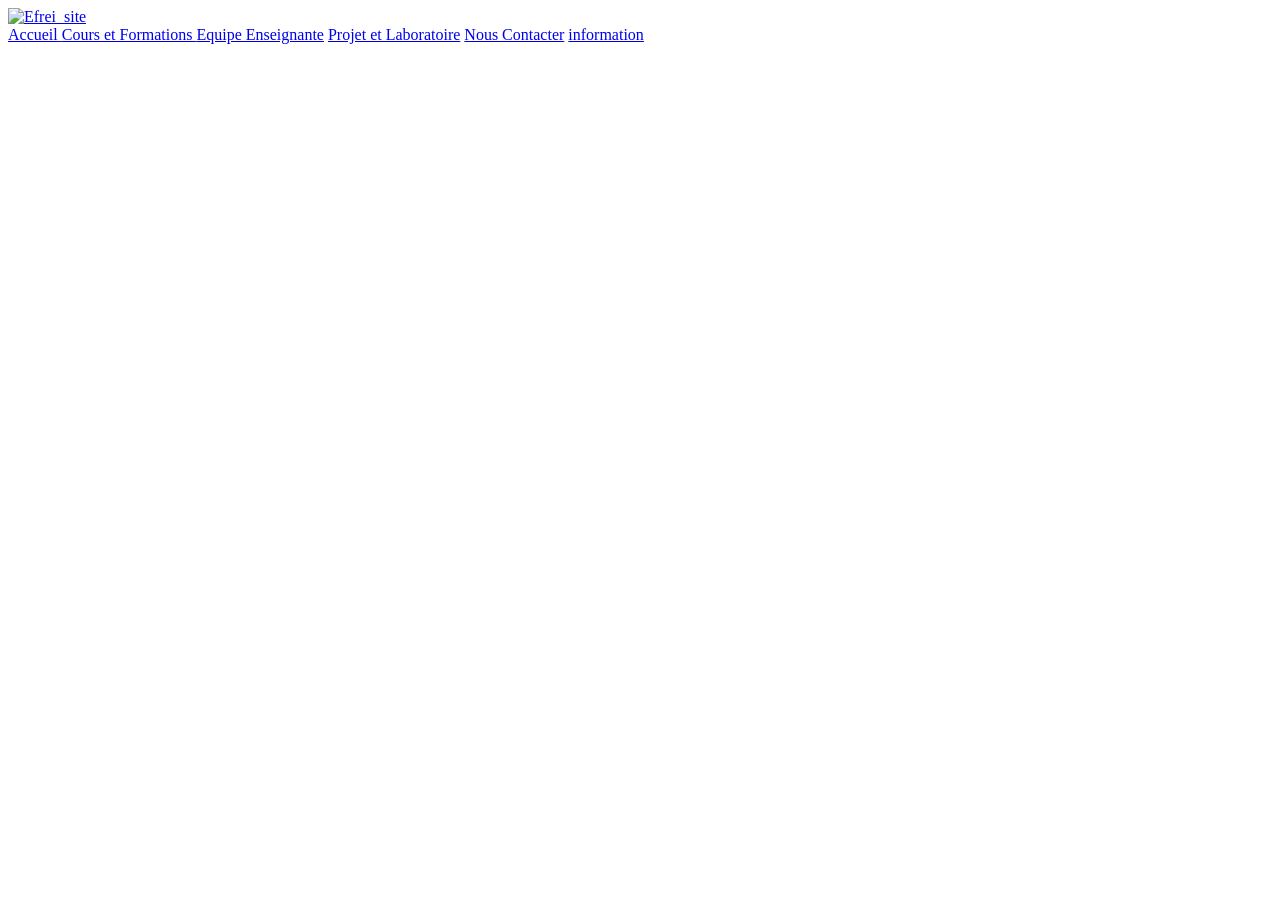
==== html/a_propos.html @ ec16cfad "new file css" ====
<!DOCTYPE html> 

<html lang="fr"> 
<head> 
    <link href="../css/a_propos.css" rel="stylesheet" />


    <title> Green IT - Accueil</title>

    <meta charset="UTF-8"> 
</head>

<body>

    <header>
    <a href ="https://www.efrei.fr/"> <img src = "../img/webphoto.png" alt = "Efrei_site" width="700" height="300"> </a> 
    <nav>
            <a href="../html/accueil.html"> Accueil </a>
            <a href="../html/cours_formation.html"> Cours et Formations </a>
            <a href="../html/equipe_enseignante.html">Equipe Enseignante</a>
            <a href="../html/projet_lab.html">Projet et Laboratoire</a>
            <a href="../html/contact.html">Nous Contacter</a>
            <a href="../html/a_propos.html">information</a>
        </nav>
    </header>


<section>
<h1></h1>
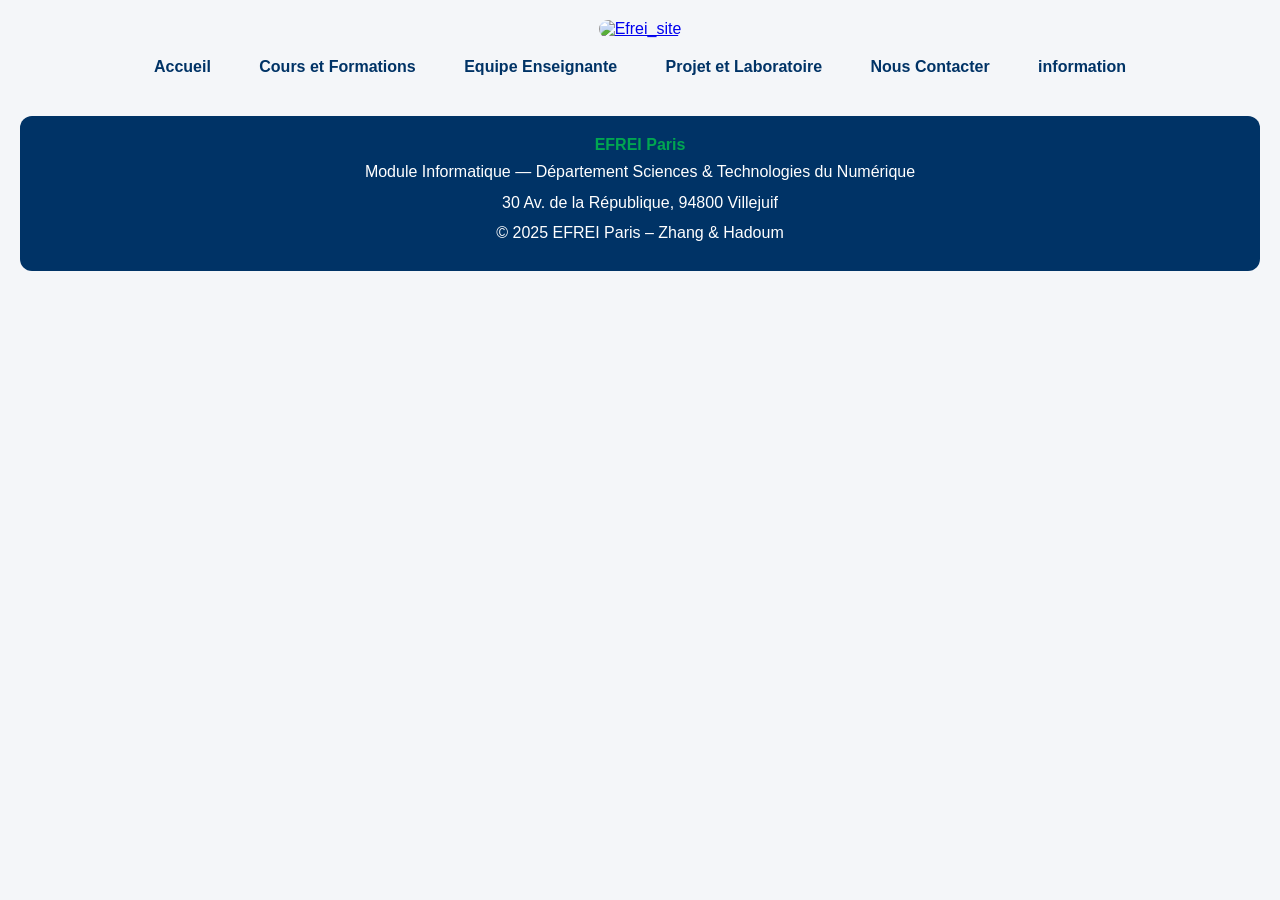
==== commit 7b536b42: "rrr" ====
--- a/html/a_propos.html
+++ b/html/a_propos.html
@@ -24,6 +24,14 @@
         </nav>
     </header>
 
-
-<section>
-<h1></h1>
+    <footer>
+            <div>
+                <strong>EFREI Paris</strong>
+                <p>Module Informatique — Département Sciences & Technologies du Numérique</p>
+                <p>30 Av. de la République, 94800 Villejuif</p>
+            </div>
+            <div>
+                <p>© 2025 EFREI Paris – Zhang & Hadoum</p>
+            </div>
+    </footer>
+</body>
--- a/css/a_propos.css
+++ b/css/a_propos.css
@@ -0,0 +1,99 @@
+/* Reset */
+* {
+    margin: 0;
+    padding: 0;
+    box-sizing: border-box;
+}
+
+/* Global */
+body {
+    font-family: Arial, Helvetica, sans-serif;
+    background-color: #f4f6f9;
+    color: #333;
+    padding: 20px;
+}
+
+/* Header */
+header {
+    text-align: center;
+    margin-bottom: 30px;
+}
+
+header img {
+    max-width: 100%;
+    height: auto;
+    border-radius: 12px;
+}
+
+/* Navigation */
+nav {
+    margin-top: 20px;
+}
+
+nav a {
+    text-decoration: none;
+    color: #003366;
+    margin: 0 10px;
+    font-weight: bold;
+    padding: 8px 12px;
+    border-radius: 6px;
+    transition: 0.3s;
+}
+
+nav a:hover {
+    background-color: #00A651;
+    color: white;
+}
+
+/* Contenu principal */
+main {
+    max-width: 800px;
+    margin: 0 auto;
+}
+
+/* Sections */
+section {
+    background-color: white;
+    padding: 25px;
+    margin-bottom: 20px;
+    border-radius: 12px;
+    box-shadow: 0 4px 10px rgba(0,0,0,0.05);
+}
+
+/* Titres */
+h1 {
+    text-align: center;
+    color: #003366;
+    margin-bottom: 20px;
+}
+
+h2 {
+    color: #00A651;
+    margin-bottom: 10px;
+    border-left: 5px solid #00A651;
+    padding-left: 10px;
+}
+
+/* Texte */
+p {
+    margin-bottom: 10px;
+    line-height: 1.6;
+}
+
+/* Footer */
+footer {
+    margin-top: 40px;
+    background-color: #003366;
+    color: white;
+    padding: 20px;
+    border-radius: 12px;
+    text-align: center;
+}
+
+footer strong {
+    color: #00A651;
+}
+
+footer p {
+    margin: 5px 0;
+}
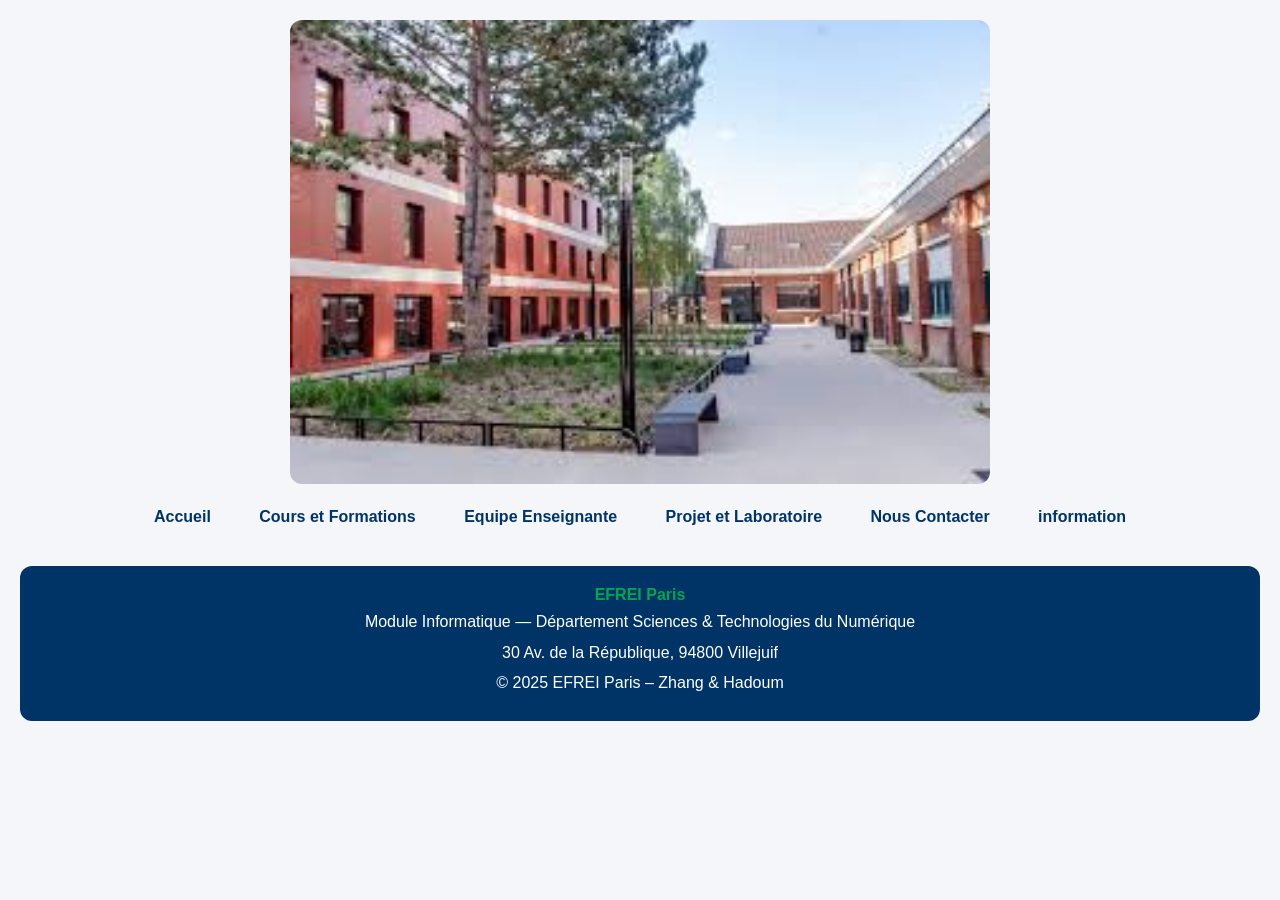
==== commit 22408c8c: "ee" ====
--- a/html/a_propos.html
+++ b/html/a_propos.html
@@ -13,7 +13,7 @@
 <body>
 
     <header>
-    <a href ="https://www.efrei.fr/"> <img src = "../img/webphoto.png" alt = "Efrei_site" width="700" height="300"> </a> 
+    <a href ="https://www.efrei.fr/"> <img src = "../img/efrei_campus.jpg" alt = "Efrei_site" width="700" height="300"> </a> 
     <nav>
             <a href="../html/accueil.html"> Accueil </a>
             <a href="../html/cours_formation.html"> Cours et Formations </a>
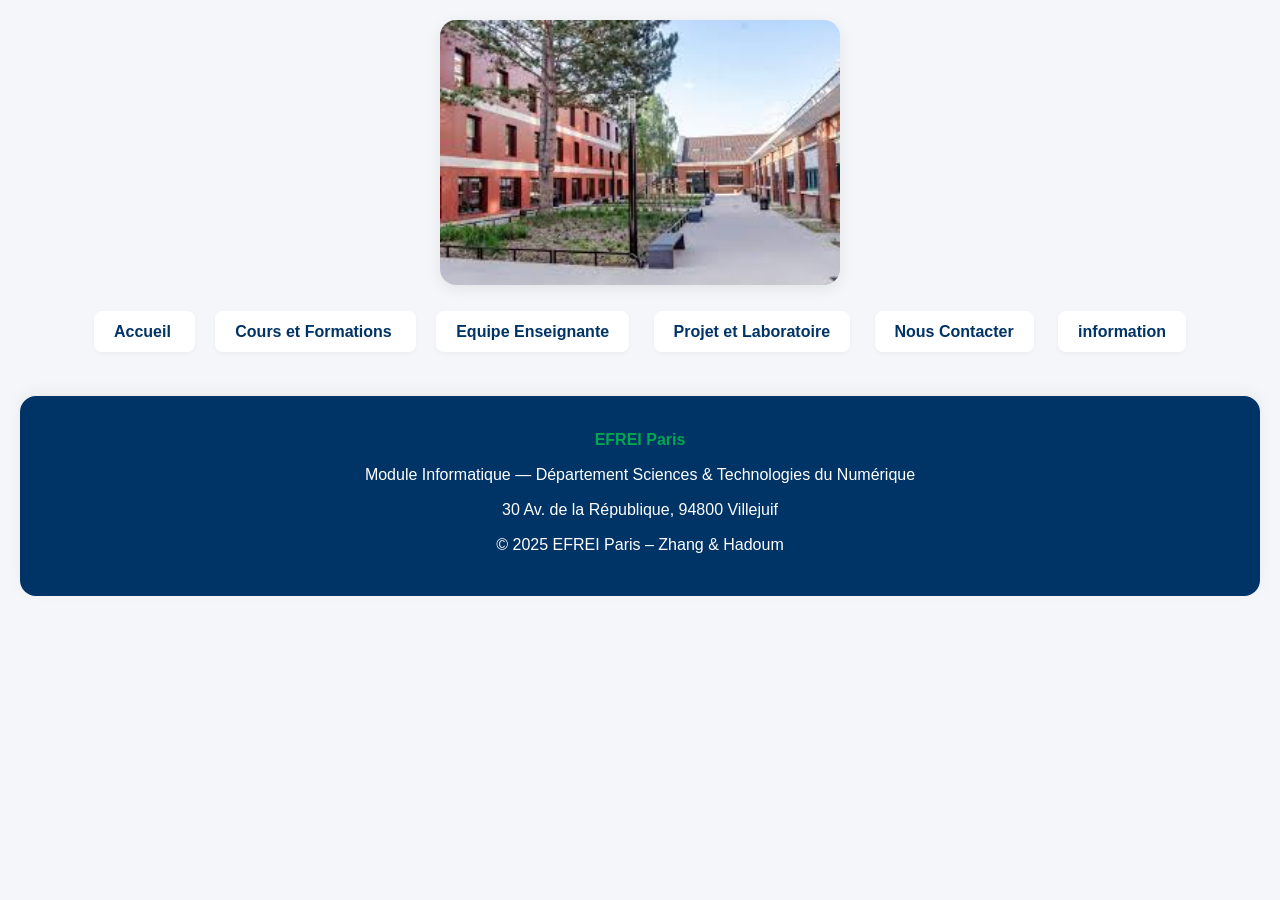
==== commit 490b24d3: "de" ====
--- a/html/a_propos.html
+++ b/html/a_propos.html
@@ -5,7 +5,7 @@
     <link href="../css/a_propos.css" rel="stylesheet" />
 
 
-    <title> Green IT - Accueil</title>
+    <title> Site efrei projet - information</title>
 
     <meta charset="UTF-8"> 
 </head>
@@ -13,7 +13,7 @@
 <body>
 
     <header>
-    <a href ="https://www.efrei.fr/"> <img src = "../img/efrei_campus.jpg" alt = "Efrei_site" width="700" height="300"> </a> 
+    <a href ="https://www.efrei.fr/"> <img src = "../img/efrei_campus.jpg" alt = "Efrei_site" width="400" height="300"> </a> 
     <nav>
             <a href="../html/accueil.html"> Accueil </a>
             <a href="../html/cours_formation.html"> Cours et Formations </a>
--- a/css/a_propos.css
+++ b/css/a_propos.css
@@ -9,25 +9,27 @@
 body {
     font-family: Arial, Helvetica, sans-serif;
     background-color: #f4f6f9;
-    color: #333;
+    color: #444;
     padding: 20px;
+    line-height: 1.7;
 }
 
 /* Header */
 header {
     text-align: center;
-    margin-bottom: 30px;
+    margin-bottom: 40px;
 }
 
 header img {
     max-width: 100%;
     height: auto;
-    border-radius: 12px;
+    border-radius: 16px;
+    box-shadow: 0 4px 15px rgba(0,0,0,0.08);
 }
 
 /* Navigation */
 nav {
-    margin-top: 20px;
+    margin-top: 25px;
 }
 
 nav a {
@@ -35,59 +37,64 @@
     color: #003366;
     margin: 0 10px;
     font-weight: bold;
-    padding: 8px 12px;
-    border-radius: 6px;
+    padding: 12px 20px;
+    border-radius: 8px;
+    background-color: white;
+    box-shadow: 0 2px 5px rgba(0,0,0,0.04);
     transition: 0.3s;
 }
 
 nav a:hover {
     background-color: #00A651;
     color: white;
+    box-shadow: 0 6px 12px rgba(0,0,0,0.1);
 }
 
 /* Contenu principal */
 main {
-    max-width: 800px;
+    max-width: 850px;
     margin: 0 auto;
 }
 
 /* Sections */
 section {
     background-color: white;
-    padding: 25px;
-    margin-bottom: 20px;
-    border-radius: 12px;
-    box-shadow: 0 4px 10px rgba(0,0,0,0.05);
+    padding: 40px;
+    margin-bottom: 30px;
+    border-radius: 16px;
+    box-shadow: 0 8px 25px rgba(0,0,0,0.04);
 }
 
 /* Titres */
 h1 {
     text-align: center;
     color: #003366;
-    margin-bottom: 20px;
+    margin-bottom: 30px;
 }
 
 h2 {
-    color: #00A651;
-    margin-bottom: 10px;
-    border-left: 5px solid #00A651;
-    padding-left: 10px;
+    color: #003366;
+    margin-bottom: 15px;
+    border-left: 6px solid #00A651;
+    padding: 10px 15px;
+    background-color: #f4f6f9;
+    border-radius: 0 8px 8px 0;
 }
 
 /* Texte */
 p {
-    margin-bottom: 10px;
-    line-height: 1.6;
+    margin-bottom: 15px;
 }
 
 /* Footer */
 footer {
-    margin-top: 40px;
+    margin-top: 50px;
     background-color: #003366;
     color: white;
-    padding: 20px;
-    border-radius: 12px;
+    padding: 30px 20px;
+    border-radius: 16px;
     text-align: center;
+    box-shadow: 0 -4px 15px rgba(0,0,0,0.05);
 }
 
 footer strong {
@@ -95,5 +102,5 @@
 }
 
 footer p {
-    margin: 5px 0;
+    margin: 8px 0;
 }
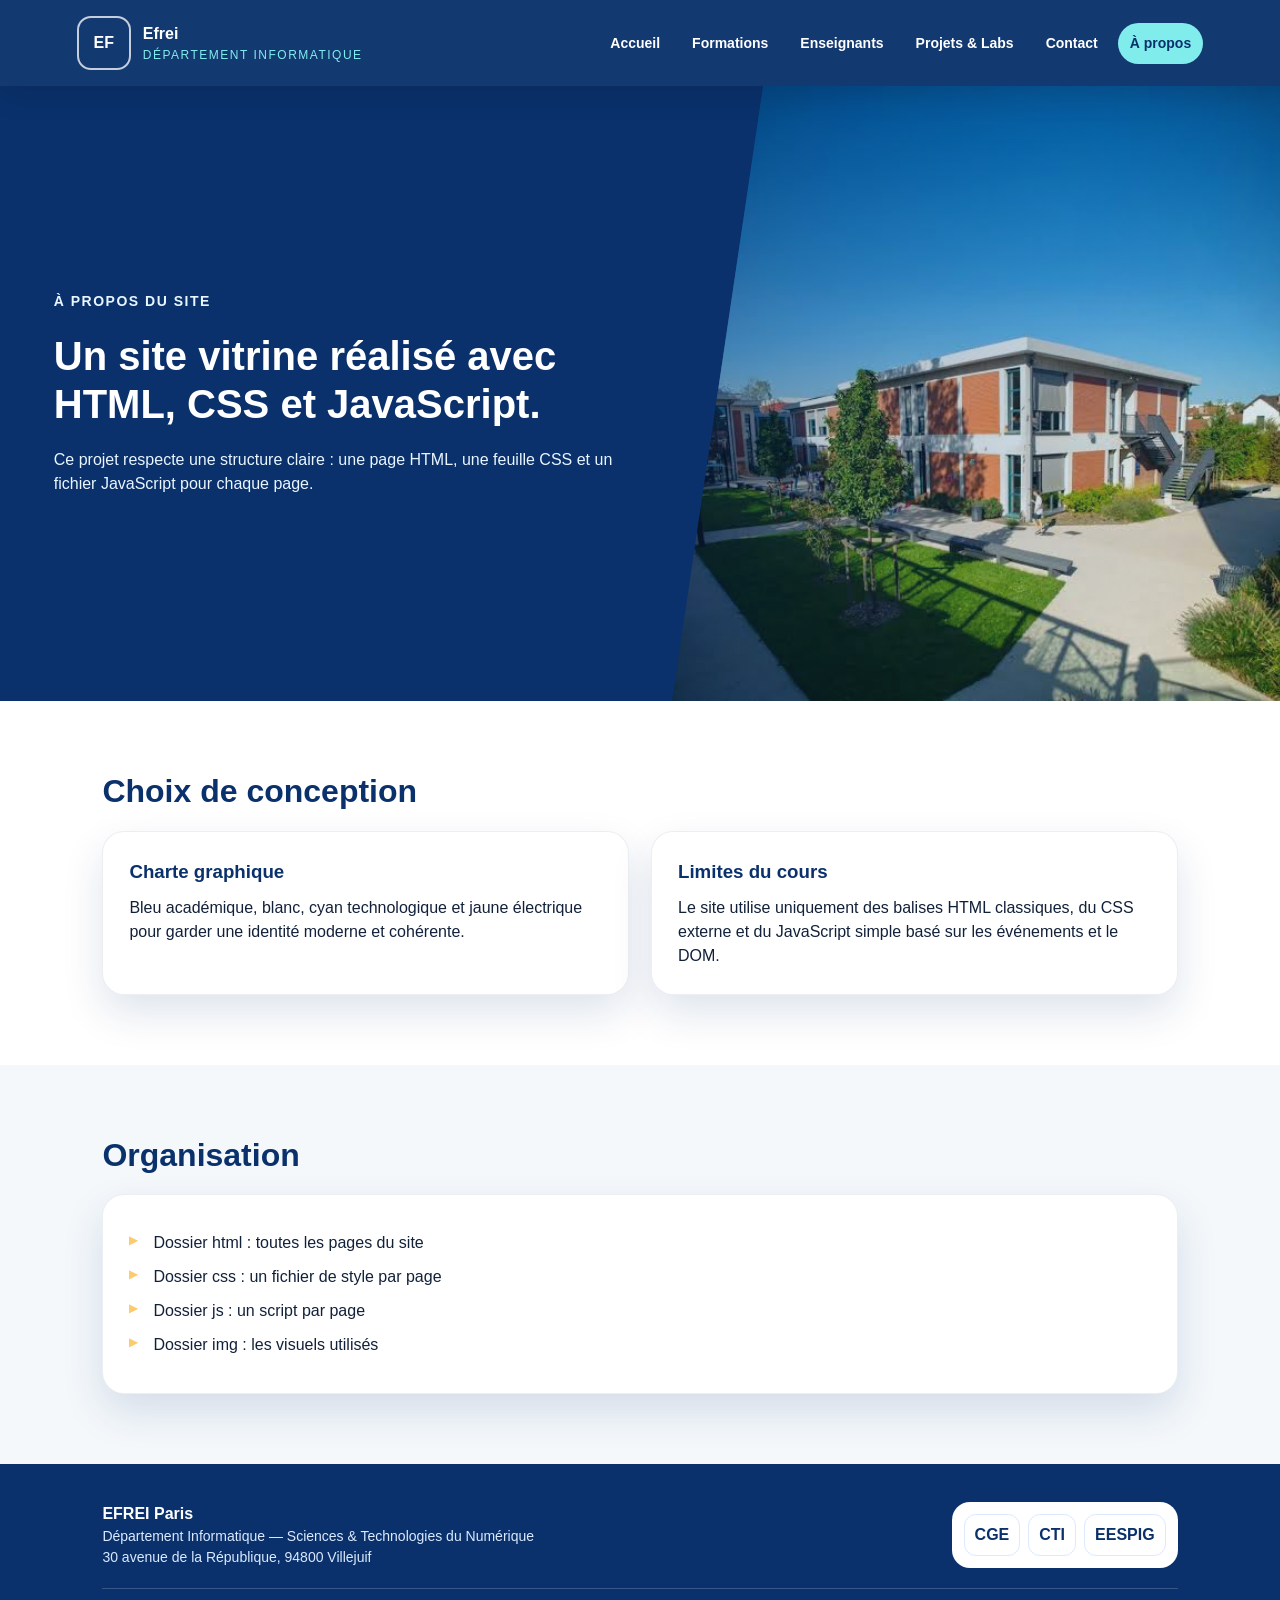
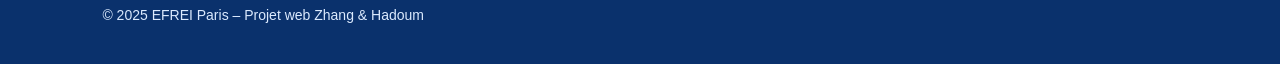
==== commit ae80d9b9: "rr" ====
--- a/html/a_propos.html
+++ b/html/a_propos.html
@@ -1,37 +1,77 @@
-<!DOCTYPE html> 
+<!DOCTYPE html>
+<html lang="fr">
 
-<html lang="fr"> 
-<head> 
-    <link href="../css/a_propos.css" rel="stylesheet" />
-
-
-    <title> Site efrei projet - information</title>
-
-    <meta charset="UTF-8"> 
+<head>
+    <meta charset="UTF-8">
+    <meta name="viewport" content="width=device-width, initial-scale=1.0">
+    <title>À propos - Projet web</title>
+    <link rel="stylesheet" href="../css/a_propos.css">
 </head>
 
 <body>
-
-    <header>
-    <a href ="https://www.efrei.fr/"> <img src = "../img/efrei_campus.jpg" alt = "Efrei_site" width="400" height="300"> </a> 
-    <nav>
-            <a href="../html/accueil.html"> Accueil </a>
-            <a href="../html/cours_formation.html"> Cours et Formations </a>
-            <a href="../html/equipe_enseignante.html">Equipe Enseignante</a>
-            <a href="../html/projet_lab.html">Projet et Laboratoire</a>
-            <a href="../html/contact.html">Nous Contacter</a>
-            <a href="../html/a_propos.html">information</a>
+    <header class="site-header">
+        <a class="brand" href="accueil.html" aria-label="Retour à l'accueil">
+            <span class="brand-mark">EF</span>
+            <span><strong>Efrei</strong><small>Département Informatique</small></span>
+        </a>
+        <button class="menu-button" id="menuButton" type="button">Menu</button>
+        <nav class="main-nav" id="mainNav">
+            <a href="accueil.html">Accueil</a>
+            <a href="cours_formation.html">Formations</a>
+            <a href="equipe_enseignante.html">Enseignants</a>
+            <a href="projet_lab.html">Projets & Labs</a>
+            <a href="contact.html">Contact</a>
+            <a href="a_propos.html">À propos</a>
         </nav>
     </header>
+    <main>
 
-    <footer>
-            <div>
-                <strong>EFREI Paris</strong>
-                <p>Module Informatique — Département Sciences & Technologies du Numérique</p>
-                <p>30 Av. de la République, 94800 Villejuif</p>
+        <section class="hero compact">
+            <div class="hero-text">
+                <p class="eyebrow">À propos du site</p>
+                <h1>Un site vitrine réalisé avec HTML, CSS et JavaScript.</h1>
+                <p>Ce projet respecte une structure claire : une page HTML, une feuille CSS et un fichier JavaScript
+                    pour chaque page.</p>
             </div>
-            <div>
-                <p>© 2025 EFREI Paris – Zhang & Hadoum</p>
+            <div class="hero-img"><img src="../img/efrei_1.jpg" alt="Identité visuelle Efrei"></div>
+        </section>
+        <section class="section">
+            <h2>Choix de conception</h2>
+            <div class="grid two">
+                <article class="card reveal">
+                    <h3>Charte graphique</h3>
+                    <p>Bleu académique, blanc, cyan technologique et jaune électrique pour garder une identité moderne
+                        et cohérente.</p>
+                </article>
+                <article class="card reveal">
+                    <h3>Limites du cours</h3>
+                    <p>Le site utilise uniquement des balises HTML classiques, du CSS externe et du JavaScript simple
+                        basé sur les événements et le DOM.</p>
+                </article>
             </div>
+        </section>
+        <section class="section soft">
+            <h2>Organisation</h2>
+            <ul class="triangle-list card">
+                <li>Dossier html : toutes les pages du site</li>
+                <li>Dossier css : un fichier de style par page</li>
+                <li>Dossier js : un script par page</li>
+                <li>Dossier img : les visuels utilisés</li>
+            </ul>
+        </section>
+    </main>
+    <footer class="site-footer">
+        <div>
+            <strong>EFREI Paris</strong>
+            <p>Département Informatique — Sciences & Technologies du Numérique</p>
+            <p>30 avenue de la République, 94800 Villejuif</p>
+        </div>
+        <div class="footer-tags">
+            <span>CGE</span><span>CTI</span><span>EESPIG</span>
+        </div>
+        <p class="credits">© 2025 EFREI Paris – Projet web Zhang & Hadoum</p>
     </footer>
+    <script src="../js/a_propos.js"></script>
 </body>
+
+</html>
--- a/css/a_propos.css
+++ b/css/a_propos.css
@@ -1,106 +1,493 @@
-/* Reset */
 * {
     margin: 0;
     padding: 0;
-    box-sizing: border-box;
-}
-
-/* Global */
+    box-sizing: border-box
+}
+
+:root {
+    --blue: #0A316C;
+    --white: #FFFFFF;
+    --cyan: #81ECEC;
+    --yellow: #FDCB6E;
+    --ink: #12213a;
+    --muted: #64748b;
+    --soft: #f4f8fb;
+    --shadow: 0 18px 40px rgba(10, 49, 108, .13)
+}
+
 body {
-    font-family: Arial, Helvetica, sans-serif;
-    background-color: #f4f6f9;
-    color: #444;
-    padding: 20px;
-    line-height: 1.7;
-}
-
-/* Header */
-header {
-    text-align: center;
-    margin-bottom: 40px;
-}
-
-header img {
-    max-width: 100%;
-    height: auto;
-    border-radius: 16px;
-    box-shadow: 0 4px 15px rgba(0,0,0,0.08);
-}
-
-/* Navigation */
-nav {
-    margin-top: 25px;
-}
-
-nav a {
+    font-family: Arial, Roboto, "Open Sans", sans-serif;
+    background: linear-gradient(180deg, #eef7fb 0, #fff 35%);
+    color: var(--ink);
+    line-height: 1.5
+}
+
+h1,
+h2,
+h3,
+.brand strong {
+    font-family: Montserrat, Poppins, Arial, sans-serif
+}
+
+h1 {
+    font-size: 40px;
+    line-height: 1.2
+}
+
+h2 {
+    font-size: 32px;
+    line-height: 1.3;
+    color: var(--blue);
+    margin-bottom: 18px
+}
+
+p {
+    font-size: 16px
+}
+
+.site-header {
+    position: sticky;
+    top: 0;
+    z-index: 50;
+    display: flex;
+    align-items: center;
+    justify-content: space-between;
+    gap: 24px;
+    background: rgba(10, 49, 108, .96);
+    color: white;
+    padding: 16px 6%;
+    box-shadow: 0 8px 30px rgba(0, 0, 0, .12)
+}
+
+.brand {
+    display: flex;
+    align-items: center;
+    gap: 12px;
     text-decoration: none;
-    color: #003366;
-    margin: 0 10px;
-    font-weight: bold;
-    padding: 12px 20px;
-    border-radius: 8px;
-    background-color: white;
-    box-shadow: 0 2px 5px rgba(0,0,0,0.04);
-    transition: 0.3s;
-}
-
-nav a:hover {
-    background-color: #00A651;
-    color: white;
-    box-shadow: 0 6px 12px rgba(0,0,0,0.1);
-}
-
-/* Contenu principal */
+    color: white
+}
+
+.brand-mark {
+    display: grid;
+    place-items: center;
+    width: 54px;
+    height: 54px;
+    border: 2px solid rgba(255, 255, 255, .75);
+    font-weight: bold;
+    border-radius: 14px
+}
+
+.brand small {
+    display: block;
+    font-size: 12px;
+    letter-spacing: 1.5px;
+    text-transform: uppercase;
+    color: var(--cyan)
+}
+
+.main-nav {
+    display: flex;
+    gap: 8px;
+    flex-wrap: wrap
+}
+
+.main-nav a {
+    color: white;
+    text-decoration: none;
+    font-size: 14px;
+    font-weight: bold;
+    padding: 10px 12px;
+    border-radius: 999px;
+    transition: .25s
+}
+
+.main-nav a:hover,
+.main-nav a.active {
+    background: var(--cyan);
+    color: var(--blue)
+}
+
+.menu-button {
+    display: none;
+    background: var(--yellow);
+    color: var(--blue);
+    border: 0;
+    border-radius: 999px;
+    padding: 10px 16px;
+    font-weight: bold
+}
+
 main {
-    max-width: 850px;
-    margin: 0 auto;
-}
-
-/* Sections */
-section {
-    background-color: white;
-    padding: 40px;
-    margin-bottom: 30px;
-    border-radius: 16px;
-    box-shadow: 0 8px 25px rgba(0,0,0,0.04);
-}
-
-/* Titres */
-h1 {
-    text-align: center;
-    color: #003366;
-    margin-bottom: 30px;
-}
-
-h2 {
-    color: #003366;
-    margin-bottom: 15px;
-    border-left: 6px solid #00A651;
-    padding: 10px 15px;
-    background-color: #f4f6f9;
-    border-radius: 0 8px 8px 0;
-}
-
-/* Texte */
-p {
-    margin-bottom: 15px;
-}
-
-/* Footer */
-footer {
-    margin-top: 50px;
-    background-color: #003366;
-    color: white;
-    padding: 30px 20px;
-    border-radius: 16px;
-    text-align: center;
-    box-shadow: 0 -4px 15px rgba(0,0,0,0.05);
-}
-
-footer strong {
-    color: #00A651;
-}
-
-footer p {
-    margin: 8px 0;
+    min-height: 70vh
+}
+
+.hero {
+    display: grid;
+    grid-template-columns: 1.05fr .95fr;
+    min-height: 520px;
+    background: var(--blue);
+    color: white;
+    overflow: hidden
+}
+
+.hero-text {
+    padding: 80px 8%;
+    display: flex;
+    flex-direction: column;
+    justify-content: center;
+    align-items: flex-start
+}
+
+.eyebrow {
+    color: var(--yellow);
+    letter-spacing: 1.5px;
+    text-transform: uppercase;
+    font-size: 14px;
+    font-weight: bold;
+    margin-bottom: 14px
+}
+
+.hero p {
+    max-width: 640px;
+    margin: 20px 0;
+    color: #eaf6ff
+}
+
+.hero-img {
+    position: relative;
+    min-height: 360px;
+    clip-path: polygon(15% 0, 100% 0, 100% 100%, 0 100%)
+}
+
+.hero-img img {
+    width: 100%;
+    height: 100%;
+    object-fit: cover;
+    filter: saturate(1.15) contrast(1.05)
+}
+
+.hero-img:after {
+    content: "";
+    position: absolute;
+    inset: 0;
+    background: linear-gradient(135deg, rgba(10, 49, 108, .45), rgba(129, 236, 236, .08))
+}
+
+.btn-row {
+    display: flex;
+    gap: 14px;
+    flex-wrap: wrap
+}
+
+.btn {
+    display: inline-block;
+    padding: 13px 20px;
+    border-radius: 999px;
+    text-decoration: none;
+    font-weight: bold;
+    transition: .25s;
+    border: 2px solid transparent
+}
+
+.btn.primary {
+    background: var(--cyan);
+    color: var(--blue)
+}
+
+.btn.secondary {
+    background: transparent;
+    color: white;
+    border-color: rgba(255, 255, 255, .55)
+}
+
+.btn.yellow {
+    background: var(--yellow);
+    color: var(--blue)
+}
+
+.btn:hover {
+    transform: translateY(-2px);
+    box-shadow: 0 10px 25px rgba(0, 0, 0, .2)
+}
+
+.section {
+    padding: 70px 8%
+}
+
+.section.soft {
+    background: var(--soft)
+}
+
+.grid {
+    display: grid;
+    grid-template-columns: repeat(3, 1fr);
+    gap: 22px
+}
+
+.grid.two {
+    grid-template-columns: repeat(2, 1fr)
+}
+
+.card {
+    background: white;
+    border-radius: 22px;
+    padding: 26px;
+    box-shadow: var(--shadow);
+    border: 1px solid rgba(10, 49, 108, .08)
+}
+
+.card h3 {
+    color: var(--blue);
+    margin-bottom: 10px
+}
+
+.tag {
+    display: inline-block;
+    border-radius: 999px;
+    background: rgba(129, 236, 236, .35);
+    color: var(--blue);
+    padding: 6px 11px;
+    font-size: 13px;
+    font-weight: bold;
+    margin: 4px 4px 10px 0
+}
+
+.triangle-list {
+    list-style: none
+}
+
+.triangle-list li {
+    margin: 10px 0;
+    padding-left: 24px;
+    position: relative
+}
+
+.triangle-list li:before {
+    content: "▶";
+    position: absolute;
+    left: 0;
+    color: var(--yellow);
+    font-size: 12px
+}
+
+.site-footer {
+    background: var(--blue);
+    color: white;
+    margin-top: 0;
+    padding: 38px 8%;
+    display: flex;
+    justify-content: space-between;
+    gap: 20px;
+    align-items: center;
+    flex-wrap: wrap
+}
+
+.site-footer p {
+    font-size: 14px;
+    color: #dbeafe
+}
+
+.footer-tags {
+    background: white;
+    border-radius: 18px;
+    padding: 12px;
+    display: flex;
+    gap: 8px
+}
+
+.footer-tags span {
+    color: var(--blue);
+    font-weight: bold;
+    border: 1px solid #dbeafe;
+    border-radius: 12px;
+    padding: 8px 10px
+}
+
+.credits {
+    width: 100%;
+    border-top: 1px solid rgba(255, 255, 255, .18);
+    padding-top: 16px
+}
+
+.reveal {
+    opacity: 0;
+    transform: translateY(20px);
+    transition: .7s
+}
+
+.reveal.visible {
+    opacity: 1;
+    transform: translateY(0)
+}
+
+@media(max-width:850px) {
+    h1 {
+        font-size: 32px
+    }
+
+    h2 {
+        font-size: 26px
+    }
+
+    .site-header {
+        align-items: flex-start
+    }
+
+    .menu-button {
+        display: block
+    }
+
+    .main-nav {
+        display: none;
+        width: 100%;
+        flex-direction: column
+    }
+
+    .main-nav.open {
+        display: flex
+    }
+
+    .site-header {
+        flex-wrap: wrap
+    }
+
+    .hero {
+        grid-template-columns: 1fr
+    }
+
+    .hero-img {
+        clip-path: none;
+        min-height: 260px
+    }
+
+    .grid,
+    .grid.two {
+        grid-template-columns: 1fr
+    }
+
+    .section {
+        padding: 48px 6%
+    }
+
+    .site-footer {
+        display: block
+    }
+
+    .footer-tags {
+        margin-top: 20px;
+        display: inline-flex
+    }
+}
+
+.compact {
+    min-height: 390px
+}
+
+
+.section-heading {
+    max-width: 760px;
+    margin-bottom: 24px
+}
+
+.eyebrow.dark {
+    color: var(--blue);
+    margin-bottom: 6px
+}
+
+.photo-grid {
+    display: grid;
+    grid-template-columns: repeat(3, 1fr);
+    gap: 22px
+}
+
+.photo-grid.two-photo {
+    grid-template-columns: repeat(2, 1fr)
+}
+
+.photo-card {
+    position: relative;
+    min-height: 260px;
+    border-radius: 24px;
+    overflow: hidden;
+    box-shadow: var(--shadow);
+    background: var(--blue);
+    border: 1px solid rgba(10, 49, 108, .08)
+}
+
+.photo-card.big {
+    grid-column: span 1
+}
+
+.photo-card img,
+.image-card img {
+    width: 100%;
+    height: 100%;
+    object-fit: cover;
+    display: block;
+    filter: saturate(1.05) contrast(1.04)
+}
+
+.photo-card figcaption {
+    position: absolute;
+    left: 0;
+    right: 0;
+    bottom: 0;
+    padding: 18px 20px;
+    color: white;
+    font-weight: bold;
+    background: linear-gradient(180deg, rgba(10, 49, 108, 0), rgba(10, 49, 108, .92))
+}
+
+.image-cards {
+    display: grid;
+    grid-template-columns: repeat(2, 1fr);
+    gap: 22px
+}
+
+.image-card {
+    display: grid;
+    grid-template-columns: 42% 1fr;
+    gap: 0;
+    overflow: hidden;
+    background: white;
+    border-radius: 24px;
+    box-shadow: var(--shadow);
+    border: 1px solid rgba(10, 49, 108, .08)
+}
+
+.image-card img {
+    min-height: 260px
+}
+
+.image-card div {
+    padding: 26px;
+    display: flex;
+    flex-direction: column;
+    justify-content: center
+}
+
+.image-card h3 {
+    color: var(--blue);
+    margin: 8px 0 10px
+}
+
+@media(max-width:850px) {
+
+    .photo-grid,
+    .photo-grid.two-photo,
+    .image-cards {
+        grid-template-columns: 1fr
+    }
+
+    .image-card {
+        grid-template-columns: 1fr
+    }
+
+    .image-card img {
+        height: 230px
+    }
+
+    .photo-card {
+        min-height: 240px
+    }
 }
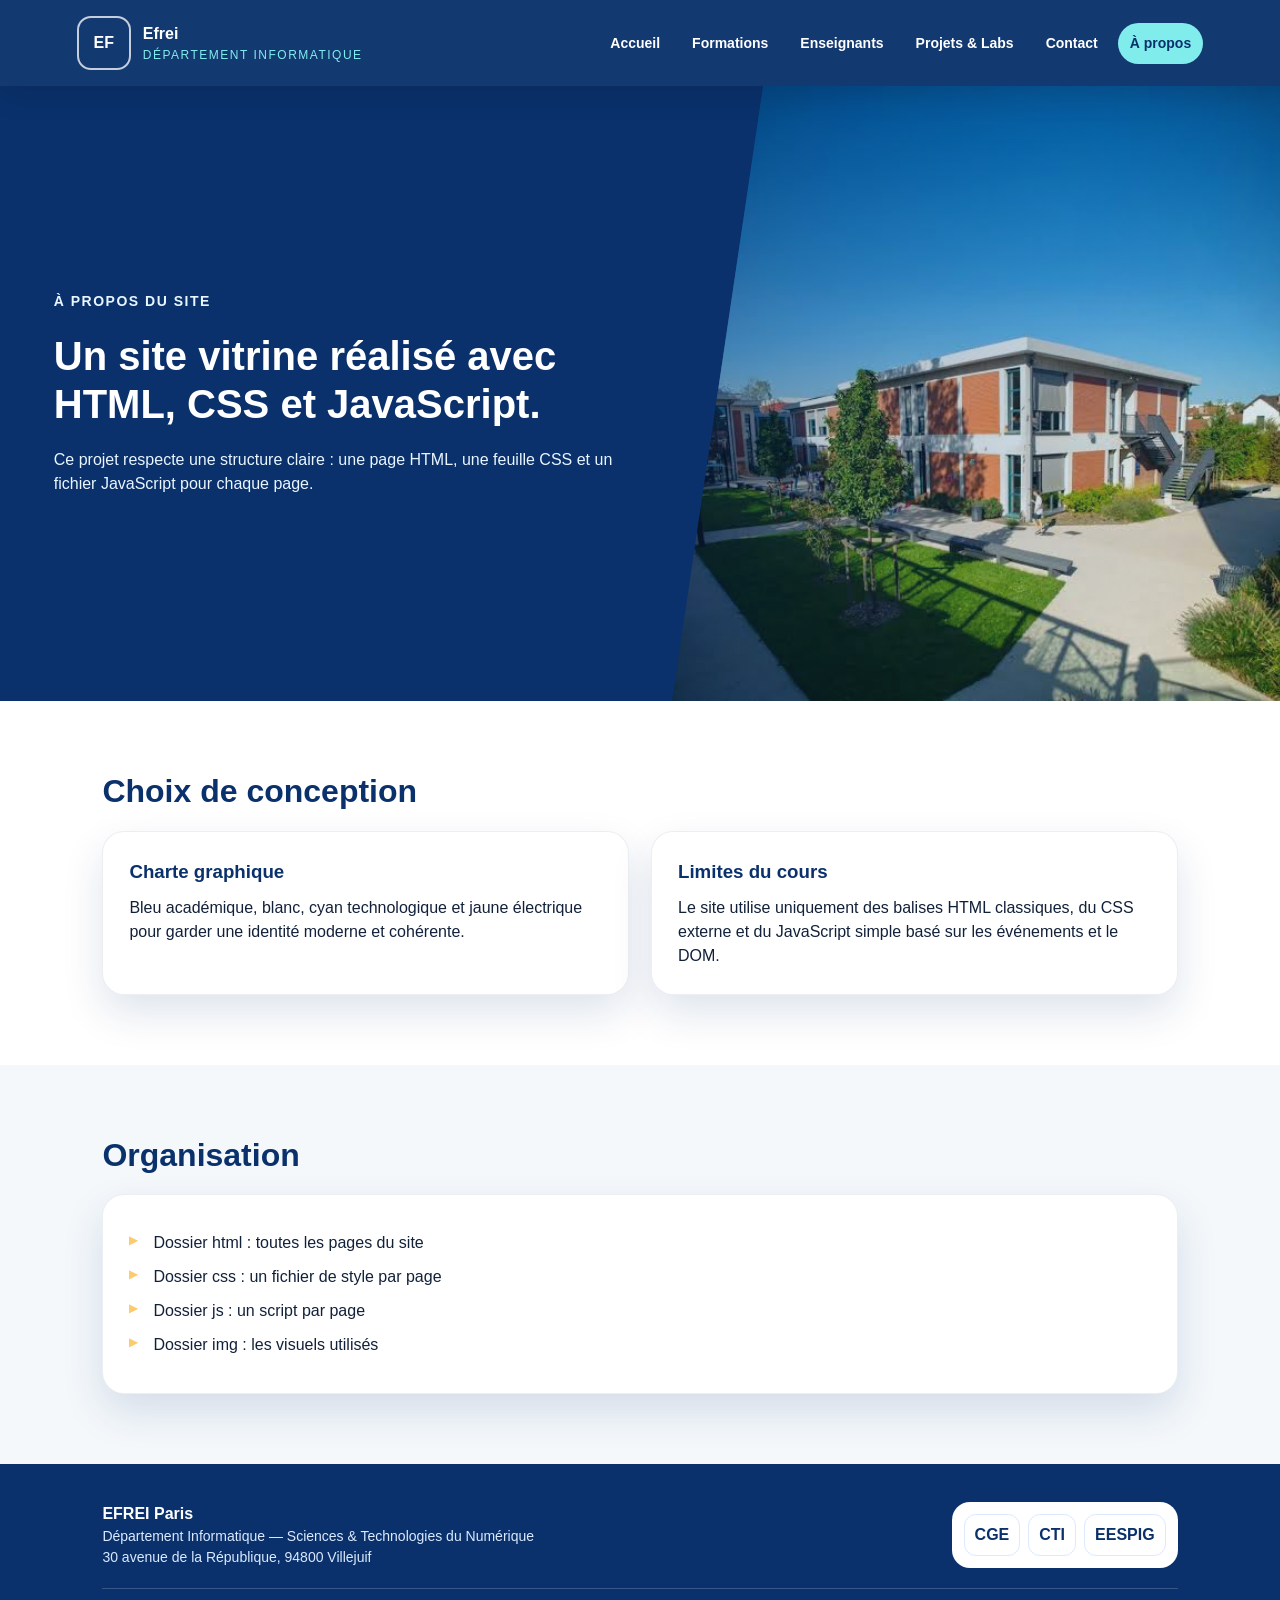
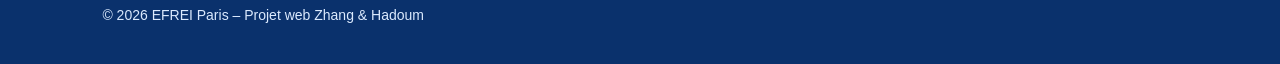
==== commit 43c2a8bb: "rr" ====
--- a/html/a_propos.html
+++ b/html/a_propos.html
@@ -69,7 +69,7 @@
         <div class="footer-tags">
             <span>CGE</span><span>CTI</span><span>EESPIG</span>
         </div>
-        <p class="credits">© 2025 EFREI Paris – Projet web Zhang & Hadoum</p>
+        <p class="credits">© 2026 EFREI Paris – Projet web Zhang & Hadoum</p>
     </footer>
     <script src="../js/a_propos.js"></script>
 </body>
